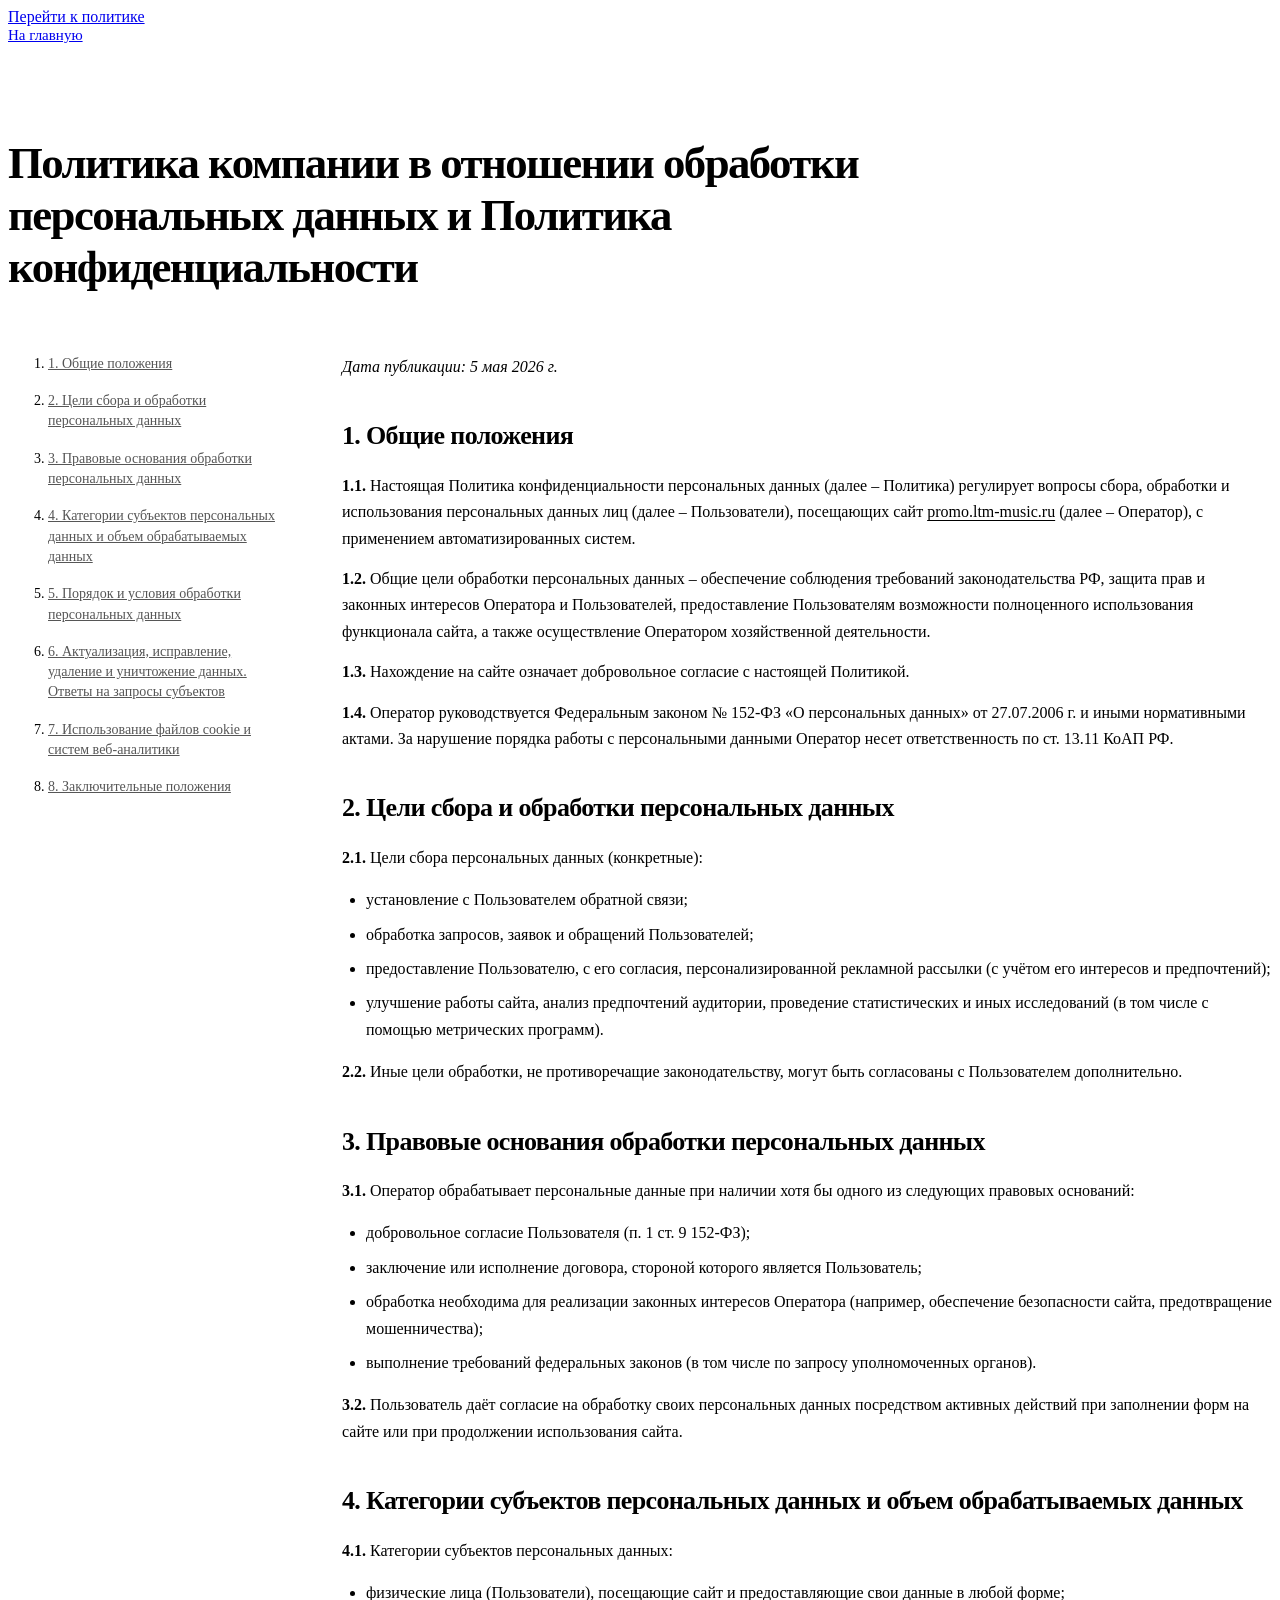
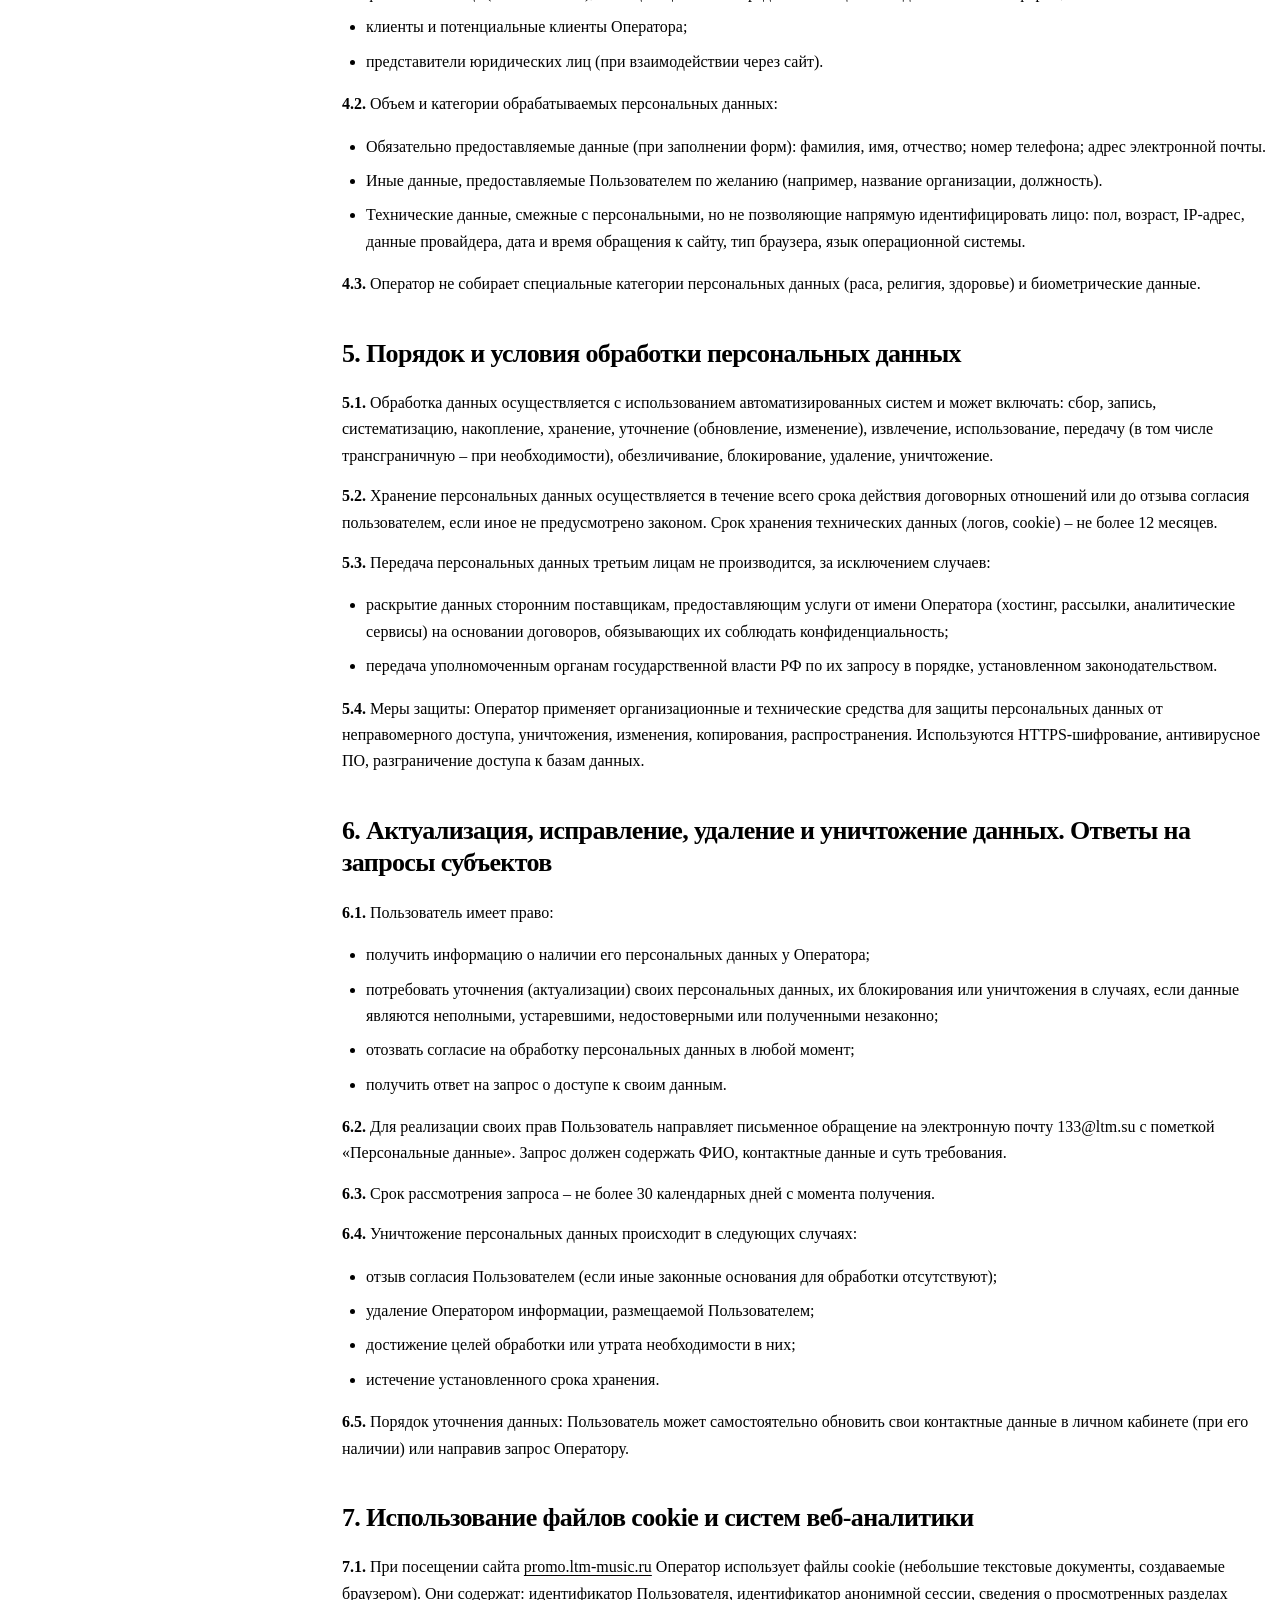
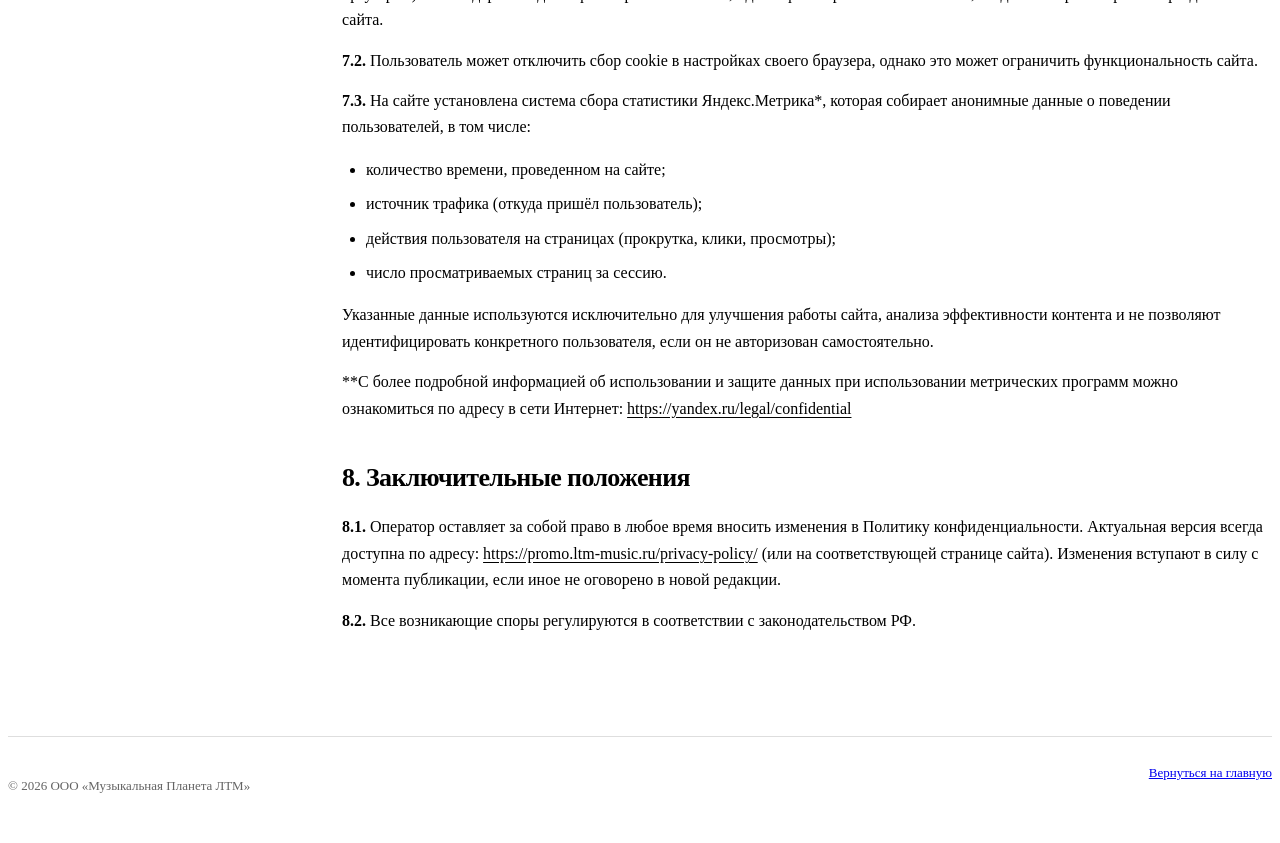
==== privacy-policy/index.html @ abc92120 "Publish LTM Music design preview" ====
<!DOCTYPE html><html lang="ru" data-astro-cid-uu3lhznn><head><meta charset="utf-8"><meta name="robots" content="noindex, nofollow, noarchive"><meta name="viewport" content="width=device-width, initial-scale=1"><meta name="description" content="Политика конфиденциальности и обработки персональных данных сайта promo.ltm-music.ru"><title>Политика конфиденциальности — LTM Music</title><link rel="canonical" href="https://promo.ltm-music.ru/privacy-policy/"><link rel="icon" href="/ltm-music-preview/favicon.svg" type="image/svg+xml"><link rel="stylesheet" href="/ltm-music-preview/_astro/site.C1QrswM-.css"><style>.privacy-header[data-astro-cid-uu3lhznn]{justify-content:space-between}.privacy-home[data-astro-cid-uu3lhznn]{padding-block:12px;font-size:15px}.privacy-home[data-astro-cid-uu3lhznn]:hover,.privacy-footer[data-astro-cid-uu3lhznn] a[data-astro-cid-uu3lhznn]:hover{text-underline-offset:4px;text-decoration:underline}.privacy-page[data-astro-cid-uu3lhznn]{padding-top:64px;padding-bottom:88px}.privacy-page[data-astro-cid-uu3lhznn]>h1[data-astro-cid-uu3lhznn]{letter-spacing:-.035em;max-width:1070px;font-size:clamp(30px,3.5vw,48px);line-height:1.16}.privacy-layout[data-astro-cid-uu3lhznn]{grid-template-columns:270px minmax(0,1fr);gap:64px;margin-top:46px;display:grid}.privacy-contents[data-astro-cid-uu3lhznn]{top:calc(var(--header-height) + 28px);align-self:start;font-size:14px;line-height:1.45;position:sticky}.privacy-contents[data-astro-cid-uu3lhznn] li[data-astro-cid-uu3lhznn]+li[data-astro-cid-uu3lhznn]{margin-top:17px}.privacy-contents[data-astro-cid-uu3lhznn] a[data-astro-cid-uu3lhznn]{color:#565656}.privacy-contents[data-astro-cid-uu3lhznn] a[data-astro-cid-uu3lhznn]:hover{color:#000;text-underline-offset:4px;text-decoration:underline}.privacy-copy[data-astro-cid-uu3lhznn]{min-width:0;font-size:16px;line-height:1.65}.privacy-copy[data-astro-cid-uu3lhznn] h2{letter-spacing:-.025em;scroll-margin-top:calc(var(--header-height) + 24px);margin-block:40px 20px;font-size:26px;line-height:1.25}.privacy-copy[data-astro-cid-uu3lhznn] p{margin-block:14px}.privacy-copy[data-astro-cid-uu3lhznn] ul{margin-block:16px;padding-left:24px;list-style:outside}.privacy-copy[data-astro-cid-uu3lhznn] li+li{margin-top:8px}.privacy-copy[data-astro-cid-uu3lhznn] a{color:#000;text-underline-offset:3px;overflow-wrap:anywhere;text-decoration:underline}.privacy-copy[data-astro-cid-uu3lhznn] b{font-weight:550}.privacy-footer[data-astro-cid-uu3lhznn]{color:#646464;border-top:1px solid #dedede;flex-wrap:wrap;gap:18px 32px;padding-block:28px;font-size:13px;display:flex}.privacy-footer[data-astro-cid-uu3lhznn] a[data-astro-cid-uu3lhznn]{margin-left:auto}@media (width<=980px){.privacy-layout[data-astro-cid-uu3lhznn]{grid-template-columns:1fr;gap:30px;margin-top:30px}.privacy-contents[data-astro-cid-uu3lhznn]{position:static}.privacy-contents[data-astro-cid-uu3lhznn] ol[data-astro-cid-uu3lhznn]{columns:2;column-gap:28px}.privacy-contents[data-astro-cid-uu3lhznn] li[data-astro-cid-uu3lhznn]{break-inside:avoid}.privacy-page[data-astro-cid-uu3lhznn]{padding-top:42px}}@media (width<=600px){.privacy-page[data-astro-cid-uu3lhznn]{padding-top:30px;padding-bottom:54px}.privacy-contents[data-astro-cid-uu3lhznn] ol[data-astro-cid-uu3lhznn]{columns:1}.privacy-copy[data-astro-cid-uu3lhznn]{font-size:15px}.privacy-copy[data-astro-cid-uu3lhznn] h2{font-size:23px}.privacy-footer[data-astro-cid-uu3lhznn]{display:block}.privacy-footer[data-astro-cid-uu3lhznn] a[data-astro-cid-uu3lhznn]{margin-top:16px;display:inline-block}}
</style></head><body data-astro-cid-uu3lhznn><a class="skip-link" href="#privacy-content" data-astro-cid-uu3lhznn>Перейти к политике</a><header class="header" data-astro-cid-uu3lhznn><div class="container header-inner privacy-header" data-astro-cid-uu3lhznn><a class="logo" href="/ltm-music-preview/" aria-label="LTM Music — главная страница" data-astro-cid-uu3lhznn><span class="logo-mark" style="--logo-image:url(/ltm-music-preview/_astro/ltm-logo.f8qcxl90.png)" aria-hidden="true" data-astro-cid-uu3lhznn></span></a><a class="privacy-home" href="/ltm-music-preview/" data-astro-cid-uu3lhznn>На главную</a></div></header><main class="privacy-page container" id="privacy-content" data-astro-cid-uu3lhznn><h1 data-astro-cid-uu3lhznn>Политика компании в отношении обработки персональных данных и Политика конфиденциальности</h1><div class="privacy-layout" data-astro-cid-uu3lhznn><nav class="privacy-contents" aria-label="Разделы политики" data-astro-cid-uu3lhznn><ol data-astro-cid-uu3lhznn><li data-astro-cid-uu3lhznn><a href="#privacy-section-1" data-astro-cid-uu3lhznn>1. Общие положения</a></li><li data-astro-cid-uu3lhznn><a href="#privacy-section-2" data-astro-cid-uu3lhznn>2. Цели сбора и обработки персональных данных</a></li><li data-astro-cid-uu3lhznn><a href="#privacy-section-3" data-astro-cid-uu3lhznn>3. Правовые основания обработки персональных данных</a></li><li data-astro-cid-uu3lhznn><a href="#privacy-section-4" data-astro-cid-uu3lhznn>4. Категории субъектов персональных данных и объем обрабатываемых данных</a></li><li data-astro-cid-uu3lhznn><a href="#privacy-section-5" data-astro-cid-uu3lhznn>5. Порядок и условия обработки персональных данных</a></li><li data-astro-cid-uu3lhznn><a href="#privacy-section-6" data-astro-cid-uu3lhznn>6. Актуализация, исправление, удаление и уничтожение данных. Ответы на запросы субъектов</a></li><li data-astro-cid-uu3lhznn><a href="#privacy-section-7" data-astro-cid-uu3lhznn>7. Использование файлов cookie и систем веб-аналитики</a></li><li data-astro-cid-uu3lhznn><a href="#privacy-section-8" data-astro-cid-uu3lhznn>8. Заключительные положения</a></li></ol></nav><article class="privacy-copy" data-astro-cid-uu3lhznn><p><i>Дата публикации: 5 мая 2026 г.</i></p>

    <h2 id="privacy-section-1">1. Общие положения</h2>
    <p>
        <b>1.1.</b> Настоящая Политика конфиденциальности персональных данных (далее – Политика) регулирует вопросы
        сбора, обработки и использования персональных данных лиц (далее – Пользователи), посещающих сайт
        <a href="/ltm-music-preview/">promo.ltm-music.ru</a> (далее – Оператор), с применением автоматизированных систем.
    </p>
    <p>
        <b>1.2.</b> Общие цели обработки персональных данных – обеспечение соблюдения требований законодательства
        РФ,
        защита прав и законных интересов Оператора и Пользователей, предоставление Пользователям возможности
        полноценного использования функционала сайта, а также осуществление Оператором хозяйственной деятельности.
    </p>
    <p>
        <b>1.3.</b> Нахождение на сайте означает добровольное согласие с настоящей Политикой.
    </p>
    <p>
        <b>1.4.</b> Оператор руководствуется Федеральным законом № 152-ФЗ «О персональных данных» от 27.07.2006 г. и
        иными
        нормативными актами. За нарушение порядка работы с персональными данными Оператор несет ответственность по
        ст. 13.11 КоАП РФ.
    </p>

    <h2 id="privacy-section-2">2. Цели сбора и обработки персональных данных</h2>
    <p>
        <b>2.1.</b> Цели сбора персональных данных (конкретные):
    </p>
    <ul>
        <li>установление с Пользователем обратной связи;</li>
        <li>обработка запросов, заявок и обращений Пользователей;</li>
        <li>предоставление Пользователю, с его согласия, персонализированной рекламной рассылки (с учётом его
            интересов и предпочтений);
        </li>
        <li>улучшение работы сайта, анализ предпочтений аудитории, проведение статистических и иных исследований (в
            том числе с помощью метрических программ).
        </li>
    </ul>
    <p>
        <b>2.2.</b> Иные цели обработки, не противоречащие законодательству, могут быть согласованы с Пользователем
        дополнительно.
    </p>

    <h2 id="privacy-section-3">3. Правовые основания обработки персональных данных</h2>
    <p>
        <b>3.1.</b> Оператор обрабатывает персональные данные при наличии хотя бы одного из следующих правовых
        оснований:
    </p>
    <ul>
        <li>добровольное согласие Пользователя (п. 1 ст. 9 152-ФЗ);</li>
        <li>заключение или исполнение договора, стороной которого является Пользователь;</li>
        <li>обработка необходима для реализации законных интересов Оператора (например, обеспечение безопасности
            сайта, предотвращение мошенничества);
        </li>
        <li>выполнение требований федеральных законов (в том числе по запросу уполномоченных органов).</li>
    </ul>
    <p>
        <b>3.2.</b> Пользователь даёт согласие на обработку своих персональных данных посредством активных действий
        при заполнении форм на сайте или при продолжении использования сайта.
    </p>

    <h2 id="privacy-section-4">4. Категории субъектов персональных данных и объем обрабатываемых данных</h2>
    <p>
        <b>4.1.</b> Категории субъектов персональных данных:
    </p>
    <ul>
        <li>физические лица (Пользователи), посещающие сайт и предоставляющие свои данные в любой форме;</li>
        <li>клиенты и потенциальные клиенты Оператора;</li>
        <li>представители юридических лиц (при взаимодействии через сайт).</li>
    </ul>
    <p>
        <b>4.2.</b> Объем и категории обрабатываемых персональных данных:
    </p>
    <ul>
        <li>Обязательно предоставляемые данные (при заполнении форм): фамилия, имя, отчество; номер телефона; адрес
            электронной почты.
        </li>
        <li>Иные данные, предоставляемые Пользователем по желанию (например, название организации, должность).</li>
        <li>Технические данные, смежные с персональными, но не позволяющие напрямую идентифицировать лицо: пол,
            возраст, IP-адрес, данные провайдера, дата и время обращения к сайту, тип браузера, язык операционной
            системы.
        </li>
    </ul>
    <p>
        <b>4.3.</b> Оператор не собирает специальные категории персональных данных (раса, религия, здоровье) и
        биометрические данные.
    </p>

    <h2 id="privacy-section-5">5. Порядок и условия обработки персональных данных</h2>
    <p>
        <b>5.1.</b> Обработка данных осуществляется с использованием автоматизированных систем и может включать:
        сбор, запись, систематизацию, накопление, хранение, уточнение (обновление, изменение), извлечение,
        использование, передачу (в том числе трансграничную – при необходимости), обезличивание, блокирование,
        удаление, уничтожение.
    </p>
    <p>
        <b>5.2.</b> Хранение персональных данных осуществляется в течение всего срока действия договорных отношений
        или до отзыва согласия пользователем, если иное не предусмотрено законом. Срок хранения технических данных
        (логов, cookie) – не более 12 месяцев.
    </p>
    <p>
        <b>5.3.</b> Передача персональных данных третьим лицам не производится, за исключением случаев:
    </p>
    <ul>
        <li>раскрытие данных сторонним поставщикам, предоставляющим услуги от имени Оператора (хостинг, рассылки,
            аналитические сервисы) на основании договоров, обязывающих их соблюдать конфиденциальность;
        </li>
        <li>передача уполномоченным органам государственной власти РФ по их запросу в порядке, установленном
            законодательством.
        </li>
    </ul>
    <p>
        <b>5.4.</b> Меры защиты: Оператор применяет организационные и технические средства для защиты персональных
        данных от неправомерного доступа, уничтожения, изменения, копирования, распространения. Используются
        HTTPS-шифрование, антивирусное ПО, разграничение доступа к базам данных.
    </p>

    <h2 id="privacy-section-6">6. Актуализация, исправление, удаление и уничтожение данных. Ответы на запросы субъектов</h2>
    <p>
        <b>6.1.</b> Пользователь имеет право:
    </p>
    <ul>
        <li>получить информацию о наличии его персональных данных у Оператора;</li>
        <li>потребовать уточнения (актуализации) своих персональных данных, их блокирования или уничтожения в
            случаях, если данные являются неполными, устаревшими, недостоверными или полученными незаконно;
        </li>
        <li>отозвать согласие на обработку персональных данных в любой момент;</li>
        <li>получить ответ на запрос о доступе к своим данным.</li>
    </ul>
    <p>
        <b>6.2.</b> Для реализации своих прав Пользователь направляет письменное обращение на электронную почту
        133@ltm.su с пометкой «Персональные данные». Запрос должен содержать ФИО, контактные данные и суть
        требования.
    </p>
    <p>
        <b>6.3.</b> Срок рассмотрения запроса – не более 30 календарных дней с момента получения.
    </p>
    <p>
        <b>6.4.</b> Уничтожение персональных данных происходит в следующих случаях:
    </p>
    <ul>
        <li>отзыв согласия Пользователем (если иные законные основания для обработки отсутствуют);</li>
        <li>удаление Оператором информации, размещаемой Пользователем;</li>
        <li>достижение целей обработки или утрата необходимости в них;</li>
        <li>истечение установленного срока хранения.</li>
    </ul>
    <p>
        <b>6.5.</b> Порядок уточнения данных: Пользователь может самостоятельно обновить свои контактные данные в
        личном кабинете (при его наличии) или направив запрос Оператору.
    </p>

    <h2 id="privacy-section-7">7. Использование файлов cookie и систем веб-аналитики</h2>
    <p>
        <b>7.1.</b> При посещении сайта <a href="/ltm-music-preview/">promo.ltm-music.ru</a> Оператор использует файлы cookie (небольшие
        текстовые документы, создаваемые браузером). Они содержат: идентификатор Пользователя, идентификатор
        анонимной сессии, сведения о просмотренных разделах сайта.
    </p>
    <p>
        <b>7.2.</b> Пользователь может отключить сбор cookie в настройках своего браузера, однако это может
        ограничить функциональность сайта.
    </p>
    <p>
        <b>7.3.</b> На сайте установлена система сбора статистики Яндекс.Метрика*, которая собирает анонимные данные
        о поведении пользователей, в том числе:
    </p>
    <ul>
        <li>количество времени, проведенном на сайте;</li>
        <li>источник трафика (откуда пришёл пользователь);</li>
        <li>действия пользователя на страницах (прокрутка, клики, просмотры);</li>
        <li>число просматриваемых страниц за сессию.</li>
    </ul>
    <p>
        Указанные данные используются исключительно для улучшения работы сайта, анализа эффективности контента и не
        позволяют идентифицировать конкретного пользователя, если он не авторизован самостоятельно.
    </p>
    <p>
        **С более подробной информацией об использовании и защите данных при использовании метрических программ
        можно ознакомиться по адресу в сети Интернет:
        <a href="https://yandex.ru/legal/confidential" target="_blank" rel="noopener">https://yandex.ru/legal/confidential</a>
    </p>

    <h2 id="privacy-section-8">8. Заключительные положения</h2>
    <p>
        <b>8.1.</b> Оператор оставляет за собой право в любое время вносить изменения в Политику конфиденциальности.
        Актуальная версия всегда доступна по адресу:
        <a href="/ltm-music-preview/privacy-policy/">https://promo.ltm-music.ru/privacy-policy/</a>
        (или на соответствующей странице сайта). Изменения вступают в силу с момента публикации,
        если иное не оговорено в новой редакции.
    </p>
    <p>
        <b>8.2.</b> Все возникающие споры регулируются в соответствии с законодательством РФ.
    </p></article></div></main><footer class="privacy-footer container" data-astro-cid-uu3lhznn><p data-astro-cid-uu3lhznn>© 2026 ООО «Музыкальная Планета ЛТМ»</p><a href="/ltm-music-preview/" data-astro-cid-uu3lhznn>Вернуться на главную</a></footer><script type="module" src="/ltm-music-preview/_astro/privacy-policy.astro_astro_type_script_index_0_lang.CwD6XDwc.js"></script></body></html>
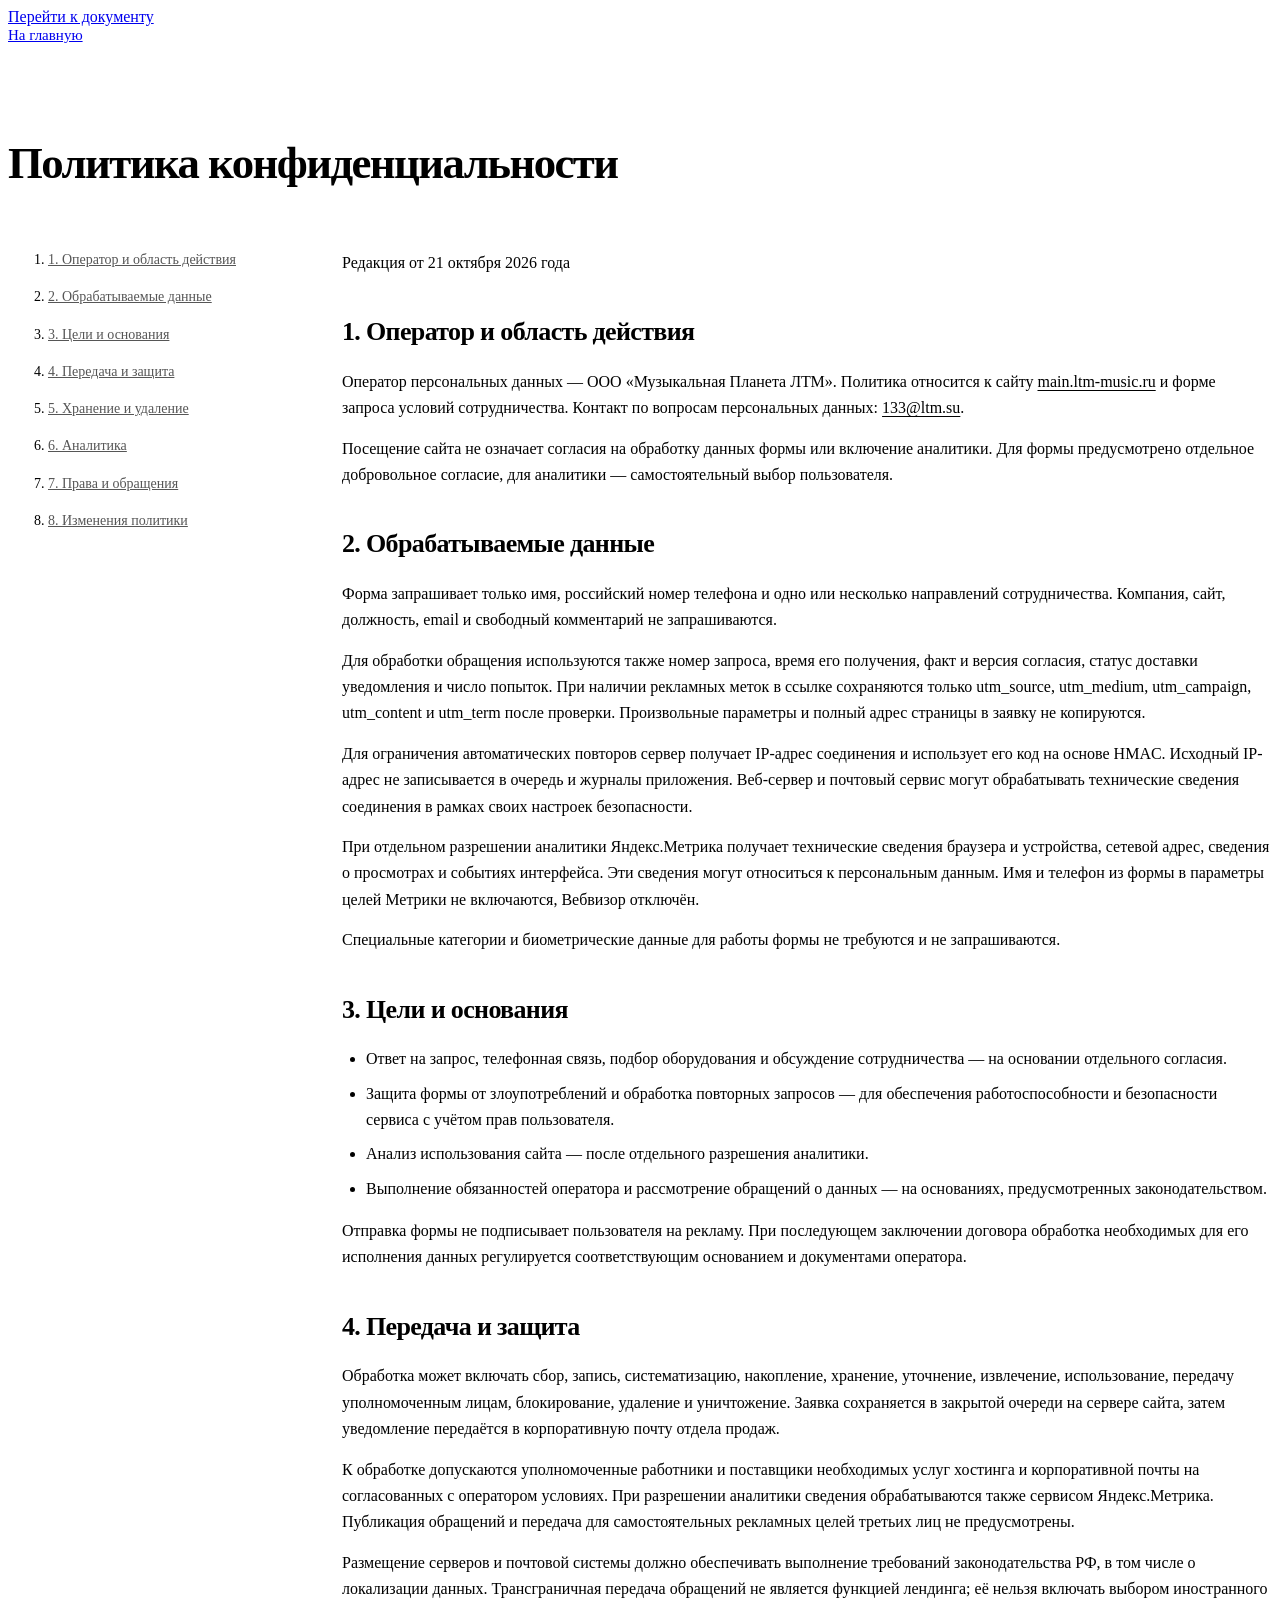
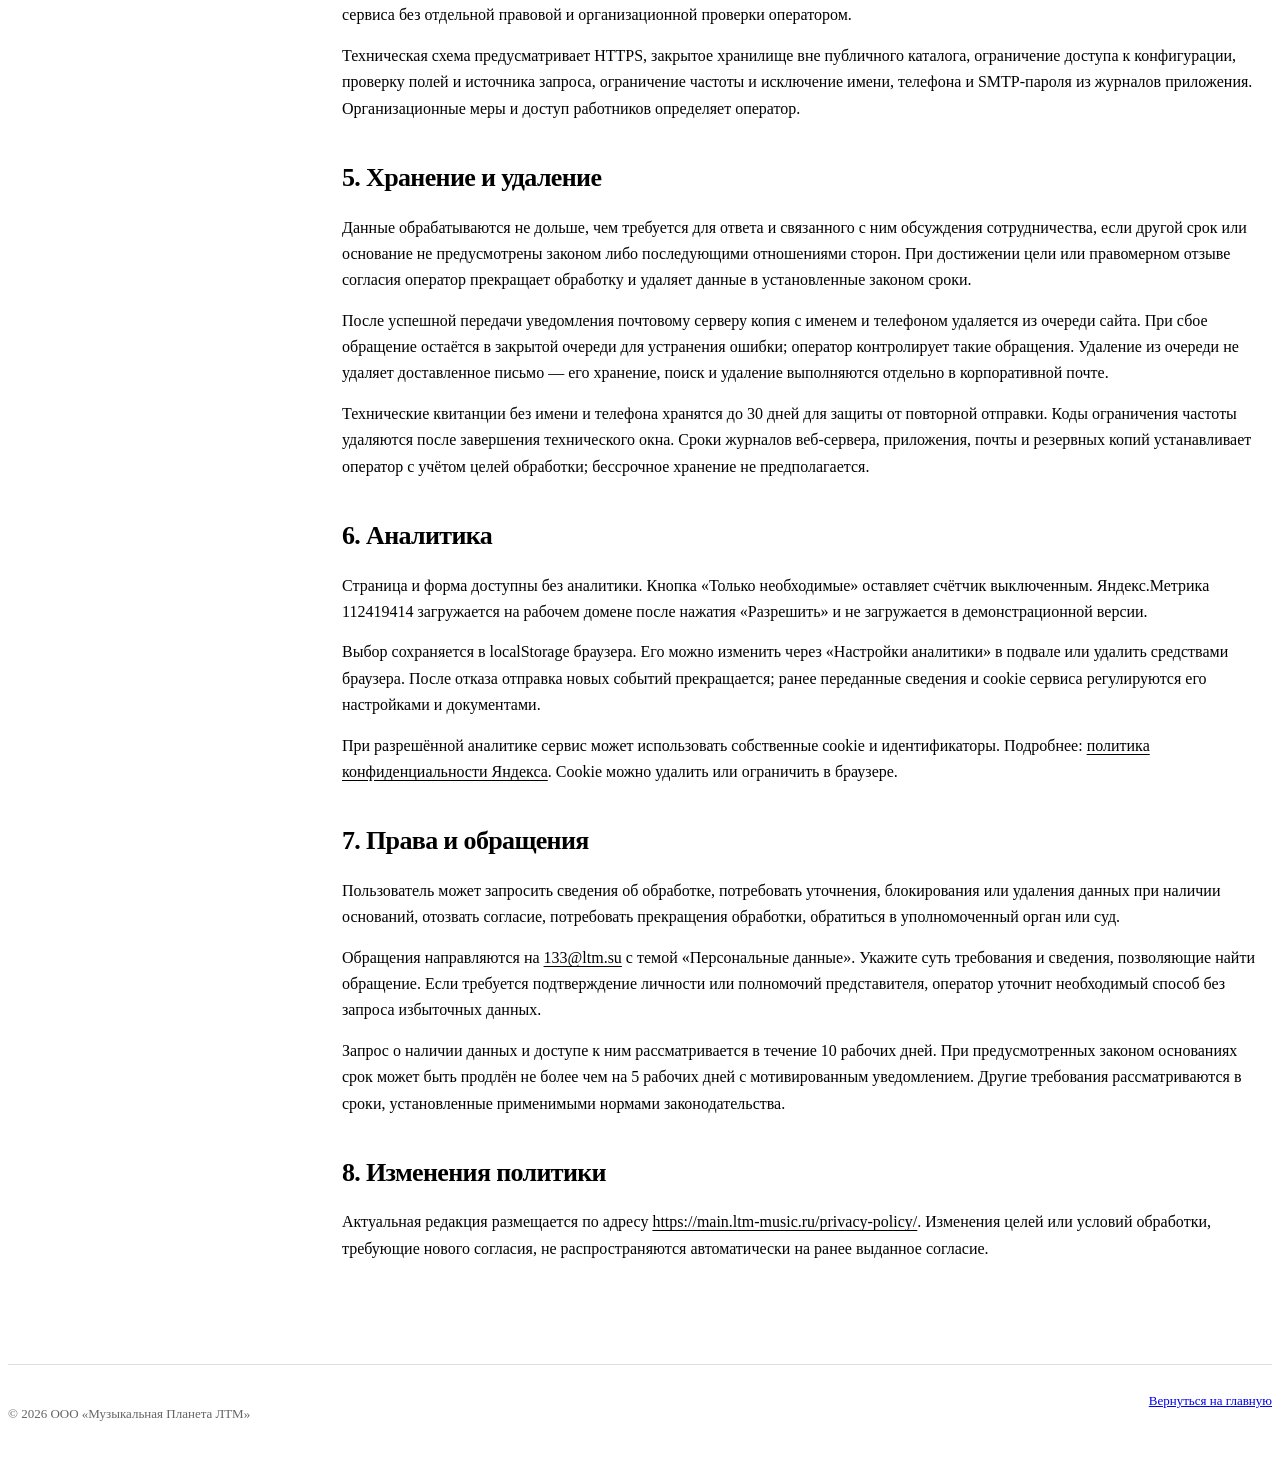
==== commit eebcf9fe: "Prepare main domain and separate consent review pages" ====
--- a/privacy-policy/index.html
+++ b/privacy-policy/index.html
@@ -1,193 +1,35 @@
-<!DOCTYPE html><html lang="ru" data-astro-cid-uu3lhznn><head><meta charset="utf-8"><meta name="robots" content="noindex, nofollow, noarchive"><meta name="viewport" content="width=device-width, initial-scale=1"><meta name="description" content="Политика конфиденциальности и обработки персональных данных сайта promo.ltm-music.ru"><title>Политика конфиденциальности — LTM Music</title><link rel="canonical" href="https://promo.ltm-music.ru/privacy-policy/"><link rel="icon" href="/ltm-music-preview/favicon.svg" type="image/svg+xml"><link rel="stylesheet" href="/ltm-music-preview/_astro/site.C1QrswM-.css"><style>.privacy-header[data-astro-cid-uu3lhznn]{justify-content:space-between}.privacy-home[data-astro-cid-uu3lhznn]{padding-block:12px;font-size:15px}.privacy-home[data-astro-cid-uu3lhznn]:hover,.privacy-footer[data-astro-cid-uu3lhznn] a[data-astro-cid-uu3lhznn]:hover{text-underline-offset:4px;text-decoration:underline}.privacy-page[data-astro-cid-uu3lhznn]{padding-top:64px;padding-bottom:88px}.privacy-page[data-astro-cid-uu3lhznn]>h1[data-astro-cid-uu3lhznn]{letter-spacing:-.035em;max-width:1070px;font-size:clamp(30px,3.5vw,48px);line-height:1.16}.privacy-layout[data-astro-cid-uu3lhznn]{grid-template-columns:270px minmax(0,1fr);gap:64px;margin-top:46px;display:grid}.privacy-contents[data-astro-cid-uu3lhznn]{top:calc(var(--header-height) + 28px);align-self:start;font-size:14px;line-height:1.45;position:sticky}.privacy-contents[data-astro-cid-uu3lhznn] li[data-astro-cid-uu3lhznn]+li[data-astro-cid-uu3lhznn]{margin-top:17px}.privacy-contents[data-astro-cid-uu3lhznn] a[data-astro-cid-uu3lhznn]{color:#565656}.privacy-contents[data-astro-cid-uu3lhznn] a[data-astro-cid-uu3lhznn]:hover{color:#000;text-underline-offset:4px;text-decoration:underline}.privacy-copy[data-astro-cid-uu3lhznn]{min-width:0;font-size:16px;line-height:1.65}.privacy-copy[data-astro-cid-uu3lhznn] h2{letter-spacing:-.025em;scroll-margin-top:calc(var(--header-height) + 24px);margin-block:40px 20px;font-size:26px;line-height:1.25}.privacy-copy[data-astro-cid-uu3lhznn] p{margin-block:14px}.privacy-copy[data-astro-cid-uu3lhznn] ul{margin-block:16px;padding-left:24px;list-style:outside}.privacy-copy[data-astro-cid-uu3lhznn] li+li{margin-top:8px}.privacy-copy[data-astro-cid-uu3lhznn] a{color:#000;text-underline-offset:3px;overflow-wrap:anywhere;text-decoration:underline}.privacy-copy[data-astro-cid-uu3lhznn] b{font-weight:550}.privacy-footer[data-astro-cid-uu3lhznn]{color:#646464;border-top:1px solid #dedede;flex-wrap:wrap;gap:18px 32px;padding-block:28px;font-size:13px;display:flex}.privacy-footer[data-astro-cid-uu3lhznn] a[data-astro-cid-uu3lhznn]{margin-left:auto}@media (width<=980px){.privacy-layout[data-astro-cid-uu3lhznn]{grid-template-columns:1fr;gap:30px;margin-top:30px}.privacy-contents[data-astro-cid-uu3lhznn]{position:static}.privacy-contents[data-astro-cid-uu3lhznn] ol[data-astro-cid-uu3lhznn]{columns:2;column-gap:28px}.privacy-contents[data-astro-cid-uu3lhznn] li[data-astro-cid-uu3lhznn]{break-inside:avoid}.privacy-page[data-astro-cid-uu3lhznn]{padding-top:42px}}@media (width<=600px){.privacy-page[data-astro-cid-uu3lhznn]{padding-top:30px;padding-bottom:54px}.privacy-contents[data-astro-cid-uu3lhznn] ol[data-astro-cid-uu3lhznn]{columns:1}.privacy-copy[data-astro-cid-uu3lhznn]{font-size:15px}.privacy-copy[data-astro-cid-uu3lhznn] h2{font-size:23px}.privacy-footer[data-astro-cid-uu3lhznn]{display:block}.privacy-footer[data-astro-cid-uu3lhznn] a[data-astro-cid-uu3lhznn]{margin-top:16px;display:inline-block}}
-</style></head><body data-astro-cid-uu3lhznn><a class="skip-link" href="#privacy-content" data-astro-cid-uu3lhznn>Перейти к политике</a><header class="header" data-astro-cid-uu3lhznn><div class="container header-inner privacy-header" data-astro-cid-uu3lhznn><a class="logo" href="/ltm-music-preview/" aria-label="LTM Music — главная страница" data-astro-cid-uu3lhznn><span class="logo-mark" style="--logo-image:url(/ltm-music-preview/_astro/ltm-logo.f8qcxl90.png)" aria-hidden="true" data-astro-cid-uu3lhznn></span></a><a class="privacy-home" href="/ltm-music-preview/" data-astro-cid-uu3lhznn>На главную</a></div></header><main class="privacy-page container" id="privacy-content" data-astro-cid-uu3lhznn><h1 data-astro-cid-uu3lhznn>Политика компании в отношении обработки персональных данных и Политика конфиденциальности</h1><div class="privacy-layout" data-astro-cid-uu3lhznn><nav class="privacy-contents" aria-label="Разделы политики" data-astro-cid-uu3lhznn><ol data-astro-cid-uu3lhznn><li data-astro-cid-uu3lhznn><a href="#privacy-section-1" data-astro-cid-uu3lhznn>1. Общие положения</a></li><li data-astro-cid-uu3lhznn><a href="#privacy-section-2" data-astro-cid-uu3lhznn>2. Цели сбора и обработки персональных данных</a></li><li data-astro-cid-uu3lhznn><a href="#privacy-section-3" data-astro-cid-uu3lhznn>3. Правовые основания обработки персональных данных</a></li><li data-astro-cid-uu3lhznn><a href="#privacy-section-4" data-astro-cid-uu3lhznn>4. Категории субъектов персональных данных и объем обрабатываемых данных</a></li><li data-astro-cid-uu3lhznn><a href="#privacy-section-5" data-astro-cid-uu3lhznn>5. Порядок и условия обработки персональных данных</a></li><li data-astro-cid-uu3lhznn><a href="#privacy-section-6" data-astro-cid-uu3lhznn>6. Актуализация, исправление, удаление и уничтожение данных. Ответы на запросы субъектов</a></li><li data-astro-cid-uu3lhznn><a href="#privacy-section-7" data-astro-cid-uu3lhznn>7. Использование файлов cookie и систем веб-аналитики</a></li><li data-astro-cid-uu3lhznn><a href="#privacy-section-8" data-astro-cid-uu3lhznn>8. Заключительные положения</a></li></ol></nav><article class="privacy-copy" data-astro-cid-uu3lhznn><p><i>Дата публикации: 5 мая 2026 г.</i></p>
-
-    <h2 id="privacy-section-1">1. Общие положения</h2>
-    <p>
-        <b>1.1.</b> Настоящая Политика конфиденциальности персональных данных (далее – Политика) регулирует вопросы
-        сбора, обработки и использования персональных данных лиц (далее – Пользователи), посещающих сайт
-        <a href="/ltm-music-preview/">promo.ltm-music.ru</a> (далее – Оператор), с применением автоматизированных систем.
-    </p>
-    <p>
-        <b>1.2.</b> Общие цели обработки персональных данных – обеспечение соблюдения требований законодательства
-        РФ,
-        защита прав и законных интересов Оператора и Пользователей, предоставление Пользователям возможности
-        полноценного использования функционала сайта, а также осуществление Оператором хозяйственной деятельности.
-    </p>
-    <p>
-        <b>1.3.</b> Нахождение на сайте означает добровольное согласие с настоящей Политикой.
-    </p>
-    <p>
-        <b>1.4.</b> Оператор руководствуется Федеральным законом № 152-ФЗ «О персональных данных» от 27.07.2006 г. и
-        иными
-        нормативными актами. За нарушение порядка работы с персональными данными Оператор несет ответственность по
-        ст. 13.11 КоАП РФ.
-    </p>
-
-    <h2 id="privacy-section-2">2. Цели сбора и обработки персональных данных</h2>
-    <p>
-        <b>2.1.</b> Цели сбора персональных данных (конкретные):
-    </p>
-    <ul>
-        <li>установление с Пользователем обратной связи;</li>
-        <li>обработка запросов, заявок и обращений Пользователей;</li>
-        <li>предоставление Пользователю, с его согласия, персонализированной рекламной рассылки (с учётом его
-            интересов и предпочтений);
-        </li>
-        <li>улучшение работы сайта, анализ предпочтений аудитории, проведение статистических и иных исследований (в
-            том числе с помощью метрических программ).
-        </li>
-    </ul>
-    <p>
-        <b>2.2.</b> Иные цели обработки, не противоречащие законодательству, могут быть согласованы с Пользователем
-        дополнительно.
-    </p>
-
-    <h2 id="privacy-section-3">3. Правовые основания обработки персональных данных</h2>
-    <p>
-        <b>3.1.</b> Оператор обрабатывает персональные данные при наличии хотя бы одного из следующих правовых
-        оснований:
-    </p>
-    <ul>
-        <li>добровольное согласие Пользователя (п. 1 ст. 9 152-ФЗ);</li>
-        <li>заключение или исполнение договора, стороной которого является Пользователь;</li>
-        <li>обработка необходима для реализации законных интересов Оператора (например, обеспечение безопасности
-            сайта, предотвращение мошенничества);
-        </li>
-        <li>выполнение требований федеральных законов (в том числе по запросу уполномоченных органов).</li>
-    </ul>
-    <p>
-        <b>3.2.</b> Пользователь даёт согласие на обработку своих персональных данных посредством активных действий
-        при заполнении форм на сайте или при продолжении использования сайта.
-    </p>
-
-    <h2 id="privacy-section-4">4. Категории субъектов персональных данных и объем обрабатываемых данных</h2>
-    <p>
-        <b>4.1.</b> Категории субъектов персональных данных:
-    </p>
-    <ul>
-        <li>физические лица (Пользователи), посещающие сайт и предоставляющие свои данные в любой форме;</li>
-        <li>клиенты и потенциальные клиенты Оператора;</li>
-        <li>представители юридических лиц (при взаимодействии через сайт).</li>
-    </ul>
-    <p>
-        <b>4.2.</b> Объем и категории обрабатываемых персональных данных:
-    </p>
-    <ul>
-        <li>Обязательно предоставляемые данные (при заполнении форм): фамилия, имя, отчество; номер телефона; адрес
-            электронной почты.
-        </li>
-        <li>Иные данные, предоставляемые Пользователем по желанию (например, название организации, должность).</li>
-        <li>Технические данные, смежные с персональными, но не позволяющие напрямую идентифицировать лицо: пол,
-            возраст, IP-адрес, данные провайдера, дата и время обращения к сайту, тип браузера, язык операционной
-            системы.
-        </li>
-    </ul>
-    <p>
-        <b>4.3.</b> Оператор не собирает специальные категории персональных данных (раса, религия, здоровье) и
-        биометрические данные.
-    </p>
-
-    <h2 id="privacy-section-5">5. Порядок и условия обработки персональных данных</h2>
-    <p>
-        <b>5.1.</b> Обработка данных осуществляется с использованием автоматизированных систем и может включать:
-        сбор, запись, систематизацию, накопление, хранение, уточнение (обновление, изменение), извлечение,
-        использование, передачу (в том числе трансграничную – при необходимости), обезличивание, блокирование,
-        удаление, уничтожение.
-    </p>
-    <p>
-        <b>5.2.</b> Хранение персональных данных осуществляется в течение всего срока действия договорных отношений
-        или до отзыва согласия пользователем, если иное не предусмотрено законом. Срок хранения технических данных
-        (логов, cookie) – не более 12 месяцев.
-    </p>
-    <p>
-        <b>5.3.</b> Передача персональных данных третьим лицам не производится, за исключением случаев:
-    </p>
-    <ul>
-        <li>раскрытие данных сторонним поставщикам, предоставляющим услуги от имени Оператора (хостинг, рассылки,
-            аналитические сервисы) на основании договоров, обязывающих их соблюдать конфиденциальность;
-        </li>
-        <li>передача уполномоченным органам государственной власти РФ по их запросу в порядке, установленном
-            законодательством.
-        </li>
-    </ul>
-    <p>
-        <b>5.4.</b> Меры защиты: Оператор применяет организационные и технические средства для защиты персональных
-        данных от неправомерного доступа, уничтожения, изменения, копирования, распространения. Используются
-        HTTPS-шифрование, антивирусное ПО, разграничение доступа к базам данных.
-    </p>
-
-    <h2 id="privacy-section-6">6. Актуализация, исправление, удаление и уничтожение данных. Ответы на запросы субъектов</h2>
-    <p>
-        <b>6.1.</b> Пользователь имеет право:
-    </p>
-    <ul>
-        <li>получить информацию о наличии его персональных данных у Оператора;</li>
-        <li>потребовать уточнения (актуализации) своих персональных данных, их блокирования или уничтожения в
-            случаях, если данные являются неполными, устаревшими, недостоверными или полученными незаконно;
-        </li>
-        <li>отозвать согласие на обработку персональных данных в любой момент;</li>
-        <li>получить ответ на запрос о доступе к своим данным.</li>
-    </ul>
-    <p>
-        <b>6.2.</b> Для реализации своих прав Пользователь направляет письменное обращение на электронную почту
-        133@ltm.su с пометкой «Персональные данные». Запрос должен содержать ФИО, контактные данные и суть
-        требования.
-    </p>
-    <p>
-        <b>6.3.</b> Срок рассмотрения запроса – не более 30 календарных дней с момента получения.
-    </p>
-    <p>
-        <b>6.4.</b> Уничтожение персональных данных происходит в следующих случаях:
-    </p>
-    <ul>
-        <li>отзыв согласия Пользователем (если иные законные основания для обработки отсутствуют);</li>
-        <li>удаление Оператором информации, размещаемой Пользователем;</li>
-        <li>достижение целей обработки или утрата необходимости в них;</li>
-        <li>истечение установленного срока хранения.</li>
-    </ul>
-    <p>
-        <b>6.5.</b> Порядок уточнения данных: Пользователь может самостоятельно обновить свои контактные данные в
-        личном кабинете (при его наличии) или направив запрос Оператору.
-    </p>
-
-    <h2 id="privacy-section-7">7. Использование файлов cookie и систем веб-аналитики</h2>
-    <p>
-        <b>7.1.</b> При посещении сайта <a href="/ltm-music-preview/">promo.ltm-music.ru</a> Оператор использует файлы cookie (небольшие
-        текстовые документы, создаваемые браузером). Они содержат: идентификатор Пользователя, идентификатор
-        анонимной сессии, сведения о просмотренных разделах сайта.
-    </p>
-    <p>
-        <b>7.2.</b> Пользователь может отключить сбор cookie в настройках своего браузера, однако это может
-        ограничить функциональность сайта.
-    </p>
-    <p>
-        <b>7.3.</b> На сайте установлена система сбора статистики Яндекс.Метрика*, которая собирает анонимные данные
-        о поведении пользователей, в том числе:
-    </p>
-    <ul>
-        <li>количество времени, проведенном на сайте;</li>
-        <li>источник трафика (откуда пришёл пользователь);</li>
-        <li>действия пользователя на страницах (прокрутка, клики, просмотры);</li>
-        <li>число просматриваемых страниц за сессию.</li>
-    </ul>
-    <p>
-        Указанные данные используются исключительно для улучшения работы сайта, анализа эффективности контента и не
-        позволяют идентифицировать конкретного пользователя, если он не авторизован самостоятельно.
-    </p>
-    <p>
-        **С более подробной информацией об использовании и защите данных при использовании метрических программ
-        можно ознакомиться по адресу в сети Интернет:
-        <a href="https://yandex.ru/legal/confidential" target="_blank" rel="noopener">https://yandex.ru/legal/confidential</a>
-    </p>
-
-    <h2 id="privacy-section-8">8. Заключительные положения</h2>
-    <p>
-        <b>8.1.</b> Оператор оставляет за собой право в любое время вносить изменения в Политику конфиденциальности.
-        Актуальная версия всегда доступна по адресу:
-        <a href="/ltm-music-preview/privacy-policy/">https://promo.ltm-music.ru/privacy-policy/</a>
-        (или на соответствующей странице сайта). Изменения вступают в силу с момента публикации,
-        если иное не оговорено в новой редакции.
-    </p>
-    <p>
-        <b>8.2.</b> Все возникающие споры регулируются в соответствии с законодательством РФ.
-    </p></article></div></main><footer class="privacy-footer container" data-astro-cid-uu3lhznn><p data-astro-cid-uu3lhznn>© 2026 ООО «Музыкальная Планета ЛТМ»</p><a href="/ltm-music-preview/" data-astro-cid-uu3lhznn>Вернуться на главную</a></footer><script type="module" src="/ltm-music-preview/_astro/privacy-policy.astro_astro_type_script_index_0_lang.CwD6XDwc.js"></script></body></html>+<!DOCTYPE html><html lang="ru" data-astro-cid-fmzvkzhr><head><meta charset="utf-8"><meta name="robots" content="noindex, nofollow, noarchive"><meta name="viewport" content="width=device-width, initial-scale=1"><meta name="description" content="Политика конфиденциальности сайта main.ltm-music.ru"><title>Политика конфиденциальности — LTM Music</title><link rel="canonical" href="https://main.ltm-music.ru/privacy-policy/"><link rel="icon" href="/ltm-music-preview/favicon.svg" type="image/svg+xml"><link rel="stylesheet" href="/ltm-music-preview/_astro/site.B6WALNnx.css"><style>.privacy-header[data-astro-cid-fmzvkzhr]{justify-content:space-between}.privacy-home[data-astro-cid-fmzvkzhr]{padding-block:12px;font-size:15px}.privacy-home[data-astro-cid-fmzvkzhr]:hover,.privacy-footer[data-astro-cid-fmzvkzhr] a[data-astro-cid-fmzvkzhr]:hover{text-underline-offset:4px;text-decoration:underline}.privacy-page[data-astro-cid-fmzvkzhr]{padding-top:64px;padding-bottom:88px}.privacy-page[data-astro-cid-fmzvkzhr]>h1[data-astro-cid-fmzvkzhr]{letter-spacing:-.035em;max-width:1070px;font-size:clamp(30px,3.5vw,48px);line-height:1.16}.privacy-layout[data-astro-cid-fmzvkzhr]{grid-template-columns:270px minmax(0,1fr);gap:64px;margin-top:46px;display:grid}.privacy-contents[data-astro-cid-fmzvkzhr]{top:calc(var(--header-height) + 28px);align-self:start;font-size:14px;line-height:1.45;position:sticky}.privacy-contents[data-astro-cid-fmzvkzhr] li[data-astro-cid-fmzvkzhr]+li[data-astro-cid-fmzvkzhr]{margin-top:17px}.privacy-contents[data-astro-cid-fmzvkzhr] a[data-astro-cid-fmzvkzhr]{color:#565656}.privacy-contents[data-astro-cid-fmzvkzhr] a[data-astro-cid-fmzvkzhr]:hover{color:#000;text-underline-offset:4px;text-decoration:underline}.privacy-copy[data-astro-cid-fmzvkzhr]{min-width:0;font-size:16px;line-height:1.65}.privacy-copy[data-astro-cid-fmzvkzhr] h2{letter-spacing:-.025em;scroll-margin-top:calc(var(--header-height) + 24px);margin-block:40px 20px;font-size:26px;line-height:1.25}.privacy-copy[data-astro-cid-fmzvkzhr] p{margin-block:14px}.privacy-copy[data-astro-cid-fmzvkzhr] ul{margin-block:16px;padding-left:24px;list-style:outside}.privacy-copy[data-astro-cid-fmzvkzhr] li+li{margin-top:8px}.privacy-copy[data-astro-cid-fmzvkzhr] a{color:#000;text-underline-offset:3px;overflow-wrap:anywhere;text-decoration:underline}.privacy-copy[data-astro-cid-fmzvkzhr] b{font-weight:550}.privacy-footer[data-astro-cid-fmzvkzhr]{color:#646464;border-top:1px solid #dedede;flex-wrap:wrap;gap:18px 32px;padding-block:28px;font-size:13px;display:flex}.privacy-footer[data-astro-cid-fmzvkzhr] a[data-astro-cid-fmzvkzhr]{margin-left:auto}@media (width<=980px){.privacy-layout[data-astro-cid-fmzvkzhr]{grid-template-columns:1fr;gap:30px;margin-top:30px}.privacy-contents[data-astro-cid-fmzvkzhr]{position:static}.privacy-contents[data-astro-cid-fmzvkzhr] ol[data-astro-cid-fmzvkzhr]{columns:2;column-gap:28px}.privacy-contents[data-astro-cid-fmzvkzhr] li[data-astro-cid-fmzvkzhr]{break-inside:avoid}.privacy-page[data-astro-cid-fmzvkzhr]{padding-top:42px}}@media (width<=600px){.privacy-page[data-astro-cid-fmzvkzhr]{padding-top:30px;padding-bottom:54px}.privacy-contents[data-astro-cid-fmzvkzhr] ol[data-astro-cid-fmzvkzhr]{columns:1}.privacy-copy[data-astro-cid-fmzvkzhr]{font-size:15px}.privacy-copy[data-astro-cid-fmzvkzhr] h2{font-size:23px}.privacy-footer[data-astro-cid-fmzvkzhr]{display:block}.privacy-footer[data-astro-cid-fmzvkzhr] a[data-astro-cid-fmzvkzhr]{margin-top:16px;display:inline-block}}
+</style></head><body data-astro-cid-fmzvkzhr><a class="skip-link" href="#privacy-content" data-astro-cid-fmzvkzhr>Перейти к документу</a><header class="header" data-astro-cid-fmzvkzhr><div class="container header-inner privacy-header" data-astro-cid-fmzvkzhr><a class="logo" href="/ltm-music-preview/" aria-label="LTM Music — главная страница" data-astro-cid-fmzvkzhr><span class="logo-mark" style="--logo-image:url(/ltm-music-preview/_astro/ltm-logo.f8qcxl90.png)" aria-hidden="true" data-astro-cid-fmzvkzhr></span></a><a class="privacy-home" href="/ltm-music-preview/" data-astro-cid-fmzvkzhr>На главную</a></div></header><main class="privacy-page container" id="privacy-content" data-astro-cid-fmzvkzhr><h1 data-astro-cid-fmzvkzhr>Политика конфиденциальности</h1><div class="privacy-layout" data-astro-cid-fmzvkzhr><nav class="privacy-contents" aria-label="Разделы документа" data-astro-cid-fmzvkzhr><ol data-astro-cid-fmzvkzhr><li data-astro-cid-fmzvkzhr><a href="#privacy-operator" data-astro-cid-fmzvkzhr>1. Оператор и область действия</a></li><li data-astro-cid-fmzvkzhr><a href="#privacy-data" data-astro-cid-fmzvkzhr>2. Обрабатываемые данные</a></li><li data-astro-cid-fmzvkzhr><a href="#privacy-purpose" data-astro-cid-fmzvkzhr>3. Цели и основания</a></li><li data-astro-cid-fmzvkzhr><a href="#privacy-process" data-astro-cid-fmzvkzhr>4. Передача и защита</a></li><li data-astro-cid-fmzvkzhr><a href="#privacy-retention" data-astro-cid-fmzvkzhr>5. Хранение и удаление</a></li><li data-astro-cid-fmzvkzhr><a href="#privacy-analytics" data-astro-cid-fmzvkzhr>6. Аналитика</a></li><li data-astro-cid-fmzvkzhr><a href="#privacy-rights" data-astro-cid-fmzvkzhr>7. Права и обращения</a></li><li data-astro-cid-fmzvkzhr><a href="#privacy-changes" data-astro-cid-fmzvkzhr>8. Изменения политики</a></li></ol></nav><article class="privacy-copy" data-astro-cid-fmzvkzhr>
+    <p>Редакция от 21 октября 2026 года</p>
+    <h2 id="privacy-operator">1. Оператор и область действия</h2>
+    <p>Оператор персональных данных — ООО «Музыкальная Планета ЛТМ». Политика относится к сайту <a href="/ltm-music-preview/">main.ltm-music.ru</a> и форме запроса условий сотрудничества. Контакт по вопросам персональных данных: <a href="mailto:133@ltm.su">133@ltm.su</a>.</p>
+    <p>Посещение сайта не означает согласия на обработку данных формы или включение аналитики. Для формы предусмотрено отдельное добровольное согласие, для аналитики — самостоятельный выбор пользователя.</p>
+    <h2 id="privacy-data">2. Обрабатываемые данные</h2>
+    <p>Форма запрашивает только имя, российский номер телефона и одно или несколько направлений сотрудничества. Компания, сайт, должность, email и свободный комментарий не запрашиваются.</p>
+    <p>Для обработки обращения используются также номер запроса, время его получения, факт и версия согласия, статус доставки уведомления и число попыток. При наличии рекламных меток в ссылке сохраняются только utm_source, utm_medium, utm_campaign, utm_content и utm_term после проверки. Произвольные параметры и полный адрес страницы в заявку не копируются.</p>
+    <p>Для ограничения автоматических повторов сервер получает IP-адрес соединения и использует его код на основе HMAC. Исходный IP-адрес не записывается в очередь и журналы приложения. Веб-сервер и почтовый сервис могут обрабатывать технические сведения соединения в рамках своих настроек безопасности.</p>
+    <p>При отдельном разрешении аналитики Яндекс.Метрика получает технические сведения браузера и устройства, сетевой адрес, сведения о просмотрах и событиях интерфейса. Эти сведения могут относиться к персональным данным. Имя и телефон из формы в параметры целей Метрики не включаются, Вебвизор отключён.</p>
+    <p>Специальные категории и биометрические данные для работы формы не требуются и не запрашиваются.</p>
+    <h2 id="privacy-purpose">3. Цели и основания</h2>
+    <ul><li>Ответ на запрос, телефонная связь, подбор оборудования и обсуждение сотрудничества — на основании отдельного согласия.</li><li>Защита формы от злоупотреблений и обработка повторных запросов — для обеспечения работоспособности и безопасности сервиса с учётом прав пользователя.</li><li>Анализ использования сайта — после отдельного разрешения аналитики.</li><li>Выполнение обязанностей оператора и рассмотрение обращений о данных — на основаниях, предусмотренных законодательством.</li></ul>
+    <p>Отправка формы не подписывает пользователя на рекламу. При последующем заключении договора обработка необходимых для его исполнения данных регулируется соответствующим основанием и документами оператора.</p>
+    <h2 id="privacy-process">4. Передача и защита</h2>
+    <p>Обработка может включать сбор, запись, систематизацию, накопление, хранение, уточнение, извлечение, использование, передачу уполномоченным лицам, блокирование, удаление и уничтожение. Заявка сохраняется в закрытой очереди на сервере сайта, затем уведомление передаётся в корпоративную почту отдела продаж.</p>
+    <p>К обработке допускаются уполномоченные работники и поставщики необходимых услуг хостинга и корпоративной почты на согласованных с оператором условиях. При разрешении аналитики сведения обрабатываются также сервисом Яндекс.Метрика. Публикация обращений и передача для самостоятельных рекламных целей третьих лиц не предусмотрены.</p>
+    <p>Размещение серверов и почтовой системы должно обеспечивать выполнение требований законодательства РФ, в том числе о локализации данных. Трансграничная передача обращений не является функцией лендинга; её нельзя включать выбором иностранного сервиса без отдельной правовой и организационной проверки оператором.</p>
+    <p>Техническая схема предусматривает HTTPS, закрытое хранилище вне публичного каталога, ограничение доступа к конфигурации, проверку полей и источника запроса, ограничение частоты и исключение имени, телефона и SMTP-пароля из журналов приложения. Организационные меры и доступ работников определяет оператор.</p>
+    <h2 id="privacy-retention">5. Хранение и удаление</h2>
+    <p>Данные обрабатываются не дольше, чем требуется для ответа и связанного с ним обсуждения сотрудничества, если другой срок или основание не предусмотрены законом либо последующими отношениями сторон. При достижении цели или правомерном отзыве согласия оператор прекращает обработку и удаляет данные в установленные законом сроки.</p>
+    <p>После успешной передачи уведомления почтовому серверу копия с именем и телефоном удаляется из очереди сайта. При сбое обращение остаётся в закрытой очереди для устранения ошибки; оператор контролирует такие обращения. Удаление из очереди не удаляет доставленное письмо — его хранение, поиск и удаление выполняются отдельно в корпоративной почте.</p>
+    <p>Технические квитанции без имени и телефона хранятся до 30 дней для защиты от повторной отправки. Коды ограничения частоты удаляются после завершения технического окна. Сроки журналов веб-сервера, приложения, почты и резервных копий устанавливает оператор с учётом целей обработки; бессрочное хранение не предполагается.</p>
+    <h2 id="privacy-analytics">6. Аналитика</h2>
+    <p>Страница и форма доступны без аналитики. Кнопка «Только необходимые» оставляет счётчик выключенным. Яндекс.Метрика 112419414 загружается на рабочем домене после нажатия «Разрешить» и не загружается в демонстрационной версии.</p>
+    <p>Выбор сохраняется в localStorage браузера. Его можно изменить через «Настройки аналитики» в подвале или удалить средствами браузера. После отказа отправка новых событий прекращается; ранее переданные сведения и cookie сервиса регулируются его настройками и документами.</p>
+    <p>При разрешённой аналитике сервис может использовать собственные cookie и идентификаторы. Подробнее: <a href="https://yandex.ru/legal/confidential/" target="_blank" rel="noopener">политика конфиденциальности Яндекса</a>. Cookie можно удалить или ограничить в браузере.</p>
+    <h2 id="privacy-rights">7. Права и обращения</h2>
+    <p>Пользователь может запросить сведения об обработке, потребовать уточнения, блокирования или удаления данных при наличии оснований, отозвать согласие, потребовать прекращения обработки, обратиться в уполномоченный орган или суд.</p>
+    <p>Обращения направляются на <a href="mailto:133@ltm.su">133@ltm.su</a> с темой «Персональные данные». Укажите суть требования и сведения, позволяющие найти обращение. Если требуется подтверждение личности или полномочий представителя, оператор уточнит необходимый способ без запроса избыточных данных.</p>
+    <p>Запрос о наличии данных и доступе к ним рассматривается в течение 10 рабочих дней. При предусмотренных законом основаниях срок может быть продлён не более чем на 5 рабочих дней с мотивированным уведомлением. Другие требования рассматриваются в сроки, установленные применимыми нормами законодательства.</p>
+    <h2 id="privacy-changes">8. Изменения политики</h2>
+    <p>Актуальная редакция размещается по адресу <a href="/ltm-music-preview/privacy-policy/">https://main.ltm-music.ru/privacy-policy/</a>. Изменения целей или условий обработки, требующие нового согласия, не распространяются автоматически на ранее выданное согласие.</p>
+  </article></div></main><footer class="privacy-footer container" data-astro-cid-fmzvkzhr><p data-astro-cid-fmzvkzhr>© 2026 ООО «Музыкальная Планета ЛТМ»</p><a href="/ltm-music-preview/" data-astro-cid-fmzvkzhr>Вернуться на главную</a></footer><script type="module" src="/ltm-music-preview/_astro/LegalLayout.astro_astro_type_script_index_0_lang.CwD6XDwc.js"></script></body></html>
